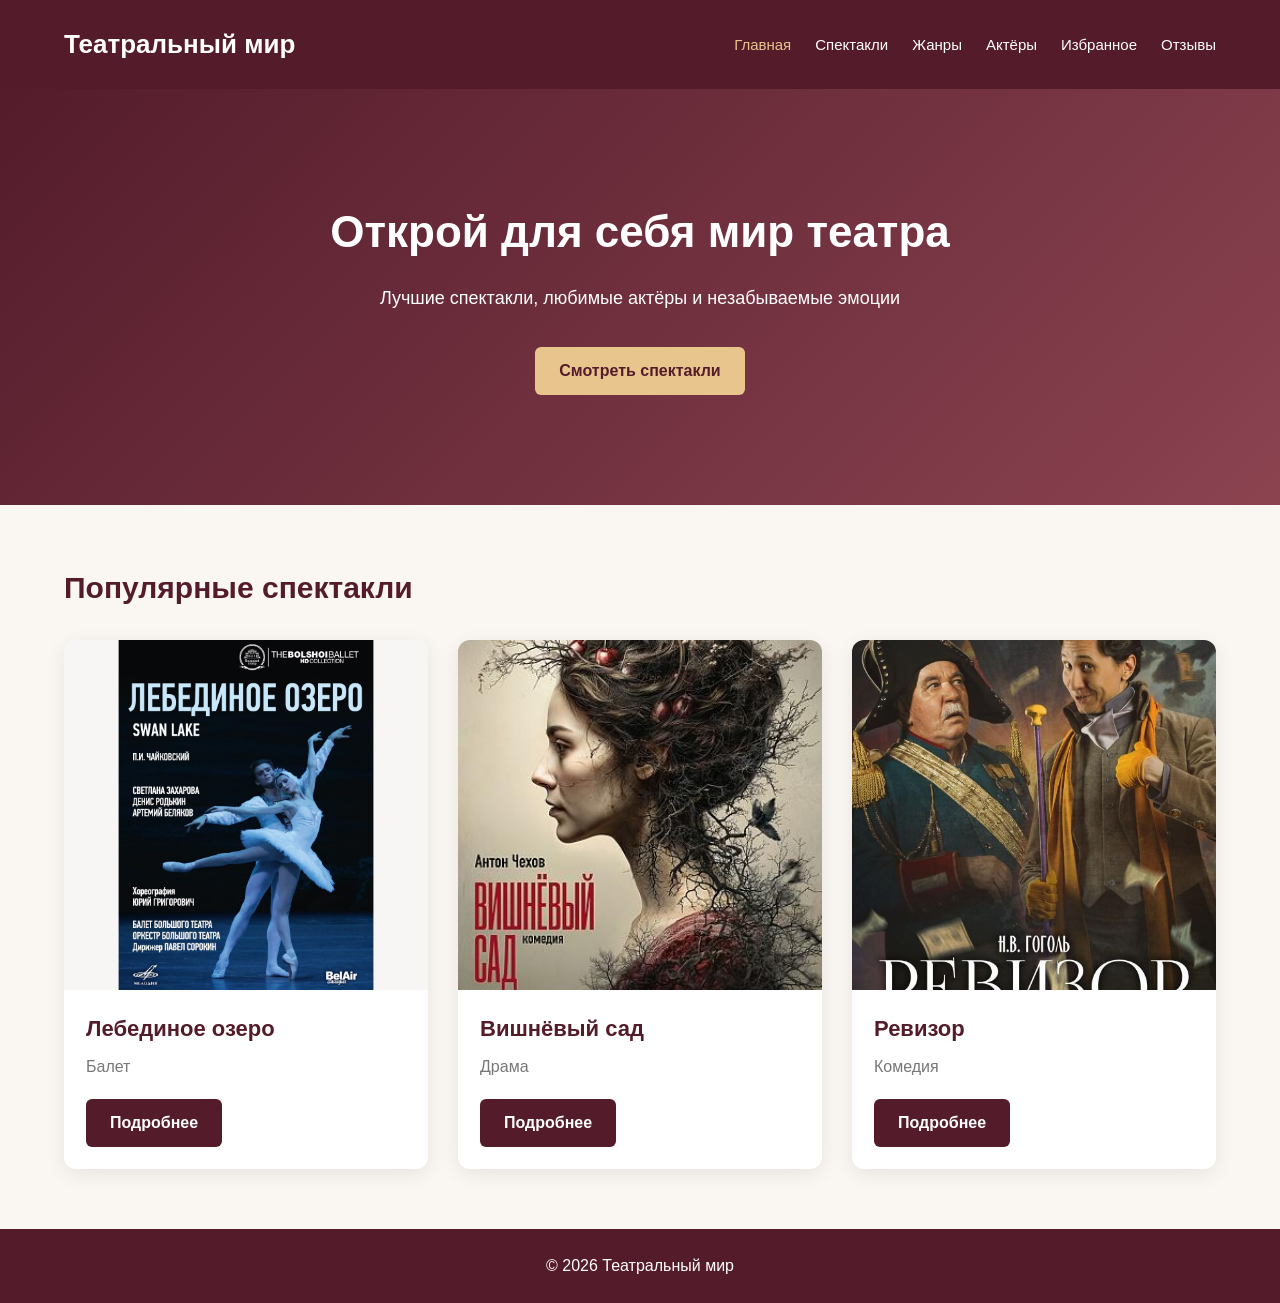
==== index.html @ 27f2e448 "Create homepage with Flexbox Grid and BEM" ====
<!DOCTYPE html>
<html lang="ru">
<head>
    <meta charset="UTF-8">
    <meta name="viewport" content="width=device-width, initial-scale=1.0">
    <meta name="description"
          content="Театральный мир — каталог спектаклей, актёров и театральных постановок.">
    <title>Театральный мир — Главная</title>
    <link rel="stylesheet" href="css/style.css">
</head>

<body>

    <header class="site-header">
        <div class="site-header__container">

            <a href="index.html" class="site-header__logo">
                Театральный мир
            </a>

            <nav class="site-nav" aria-label="Основная навигация">
                <ul class="site-nav__list">
                    <li class="site-nav__item">
                        <a href="index.html"
                           class="site-nav__link site-nav__link--active"
                           aria-current="page">Главная</a>
                    </li>

                    <li class="site-nav__item">
                        <a href="catalog.html" class="site-nav__link">
                            Спектакли
                        </a>
                    </li>

                    <li class="site-nav__item">
                        <a href="genres.html" class="site-nav__link">
                            Жанры
                        </a>
                    </li>

                    <li class="site-nav__item">
                        <a href="actors.html" class="site-nav__link">
                            Актёры
                        </a>
                    </li>

                    <li class="site-nav__item">
                        <a href="favorites.html" class="site-nav__link">
                            Избранное
                        </a>
                    </li>

                    <li class="site-nav__item">
                        <a href="reviews.html" class="site-nav__link">
                            Отзывы
                        </a>
                    </li>
                </ul>
            </nav>

        </div>
    </header>

    <main>

        <section class="hero">
            <div class="hero__content">
                <h1 class="hero__title">
                    Открой для себя мир театра
                </h1>

                <p class="hero__description">
                    Лучшие спектакли, любимые актёры
                    и незабываемые эмоции
                </p>

                <a href="catalog.html" class="button button--gold">
                    Смотреть спектакли
                </a>
            </div>
        </section>

        <section class="performances" id="popular">
            <div class="container">

                <h2 class="performances__title">
                    Популярные спектакли
                </h2>

                <div class="performances__grid">

                    <article class="performance-card">
                        <img
                            src="images/swan-lake.jpg"
                            alt="Афиша балета Лебединое озеро"
                            class="performance-card__image"
                        >

                        <div class="performance-card__content">
                            <h3 class="performance-card__title">
                                Лебединое озеро
                            </h3>

                            <p class="performance-card__genre">
                                Балет
                            </p>

                            <a href="performance.html?id=swan-lake"
                               class="button button--primary">
                                Подробнее
                            </a>
                        </div>
                    </article>

                    <article class="performance-card">
                        <img
                            src="images/cherry-orchard.jpg"
                            alt="Афиша спектакля Вишнёвый сад"
                            class="performance-card__image"
                        >

                        <div class="performance-card__content">
                            <h3 class="performance-card__title">
                                Вишнёвый сад
                            </h3>

                            <p class="performance-card__genre">
                                Драма
                            </p>

                            <a href="performance.html?id=cherry-orchard"
                               class="button button--primary">
                                Подробнее
                            </a>
                        </div>
                    </article>

                    <article class="performance-card">
                        <img
                            src="images/inspector.jpg"
                            alt="Афиша спектакля Ревизор"
                            class="performance-card__image"
                        >

                        <div class="performance-card__content">
                            <h3 class="performance-card__title">
                                Ревизор
                            </h3>

                            <p class="performance-card__genre">
                                Комедия
                            </p>

                            <a href="performance.html?id=inspector"
                               class="button button--primary">
                                Подробнее
                            </a>
                        </div>
                    </article>

                </div>
            </div>
        </section>

    </main>

    <footer class="site-footer">
        <p class="site-footer__text">
            © 2026 Театральный мир
        </p>
    </footer>

</body>
</html>
---- css/style.css ----
/* 1. CSS-переменные */

:root {
    --color-primary: #541c2b;
    --color-primary-light: #8b4350;
    --color-background: #faf6f1;
    --color-white: #ffffff;
    --color-text: #302020;
    --color-muted: #777777;
    --color-gold: #e9c58e;
    --color-gold-hover: #f5d9a9;

    --space-sm: 10px;
    --space-md: 20px;
    --space-lg: 30px;
    --space-xl: 60px;

    --radius-sm: 6px;
    --radius-md: 12px;
}

/* 2. Базовые стили */

* {
    margin: 0;
    padding: 0;
    box-sizing: border-box;
}

body {
    font-family: Arial, sans-serif;
    background-color: var(--color-background);
    color: var(--color-text);
    line-height: 1.5;
}

a {
    text-decoration: none;
}

.container {
    width: 90%;
    max-width: 1200px;
    margin: 0 auto;
}

/* 3. Шапка сайта */

.site-header {
    background-color: var(--color-primary);
    color: var(--color-white);
}

.site-header__container {
    width: 90%;
    max-width: 1200px;
    margin: 0 auto;
    padding: 25px 0;

    display: flex;
    justify-content: space-between;
    align-items: center;
    gap: var(--space-lg);
    flex-wrap: wrap;
}

.site-header__logo {
    color: var(--color-white);
    font-size: 26px;
    font-weight: bold;
}

/* 4. Навигация — Flexbox */

.site-nav__list {
    list-style: none;

    display: flex;
    align-items: center;
    flex-wrap: wrap;
    gap: 24px;
}

.site-nav__link {
    color: var(--color-white);
    font-size: 15px;
    transition: color 0.3s ease;
}

.site-nav__link:hover,
.site-nav__link--active {
    color: var(--color-gold);
}

/* 5. Приветственный блок */

.hero {
    background: linear-gradient(
        135deg,
        var(--color-primary),
        var(--color-primary-light)
    );

    color: var(--color-white);
    text-align: center;
    padding: 110px var(--space-md);
}

.hero__content {
    max-width: 800px;
    margin: 0 auto;
}

.hero__title {
    font-size: 44px;
    margin-bottom: var(--space-md);
}

.hero__description {
    font-size: 18px;
    margin-bottom: 35px;
}

/* 6. Кнопки */

.button {
    display: inline-block;
    padding: 12px 24px;
    border-radius: var(--radius-sm);
    font-weight: bold;
    text-align: center;
    transition: background-color 0.3s ease;
}

.button--gold {
    background-color: var(--color-gold);
    color: var(--color-primary);
}

.button--gold:hover {
    background-color: var(--color-gold-hover);
}

.button--primary {
    background-color: var(--color-primary);
    color: var(--color-white);
}

.button--primary:hover {
    background-color: var(--color-primary-light);
}

/* 7. Состояния фокуса */

a:focus-visible,
button:focus-visible {
    outline: 3px solid var(--color-gold);
    outline-offset: 4px;
}

/* 8. Раздел спектаклей */

.performances {
    padding: var(--space-xl) 0;
}

.performances__title {
    font-size: 30px;
    margin-bottom: var(--space-lg);
    color: var(--color-primary);
}

/* 9. Сетка карточек — CSS Grid */

.performances__grid {
    display: grid;
    grid-template-columns: repeat(3, minmax(0, 1fr));
    gap: var(--space-lg);
}

/* 10. Карточка спектакля */

.performance-card {
    background-color: var(--color-white);
    border-radius: var(--radius-md);
    overflow: hidden;
    box-shadow: 0 5px 20px rgba(0, 0, 0, 0.08);
    transition: transform 0.3s ease;

    display: flex;
    flex-direction: column;
}

.performance-card:hover {
    transform: translateY(-7px);
}

.performance-card__image {
    width: 100%;
    height: 350px;
    object-fit: cover;
    display: block;
}

.performance-card__content {
    padding: 22px;

    display: flex;
    flex-direction: column;
    align-items: flex-start;
    flex-grow: 1;
}

.performance-card__title {
    font-size: 22px;
    margin-bottom: var(--space-sm);
    color: var(--color-primary);
}

.performance-card__genre {
    color: var(--color-muted);
    margin-bottom: var(--space-md);
}

.performance-card__content .button {
    margin-top: auto;
}

/* 11. Подвал */

.site-footer {
    background-color: var(--color-primary);
    color: var(--color-white);
    text-align: center;
    padding: 25px;
}

/* 12. Адаптация под ширину экрана */

@media (max-width: 900px) {
    .performances__grid {
        grid-template-columns: repeat(2, minmax(0, 1fr));
    }
}

@media (max-width: 600px) {
    .hero__title {
        font-size: 32px;
    }

    .site-header__container {
        justify-content: center;
    }

    .site-nav__list {
        justify-content: center;
    }

    .performances__grid {
        grid-template-columns: 1fr;
    }
}
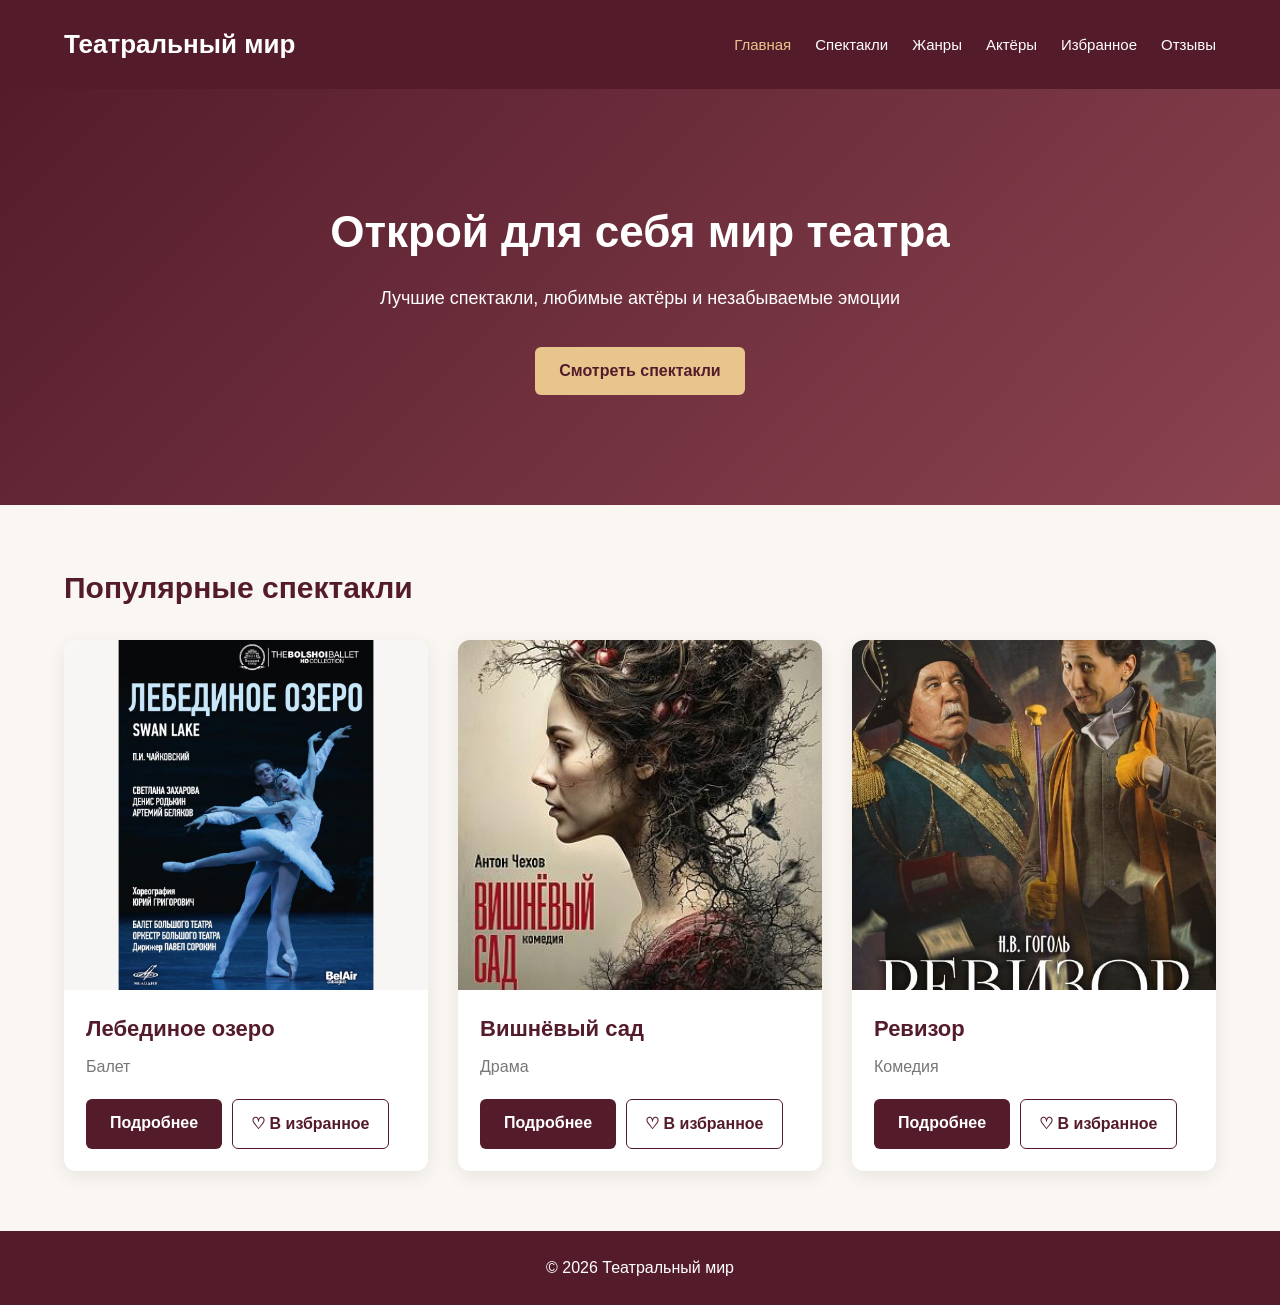
==== commit 70a52a55: "Add favorites functionality across pages" ====
--- a/index.html
+++ b/index.html
@@ -4,172 +4,95 @@
 <head>
     <meta charset="UTF-8">
     <meta name="viewport" content="width=device-width, initial-scale=1.0">
-    <meta name="description"
-          content="Театральный мир — каталог спектаклей, актёров и театральных постановок.">
+    <meta name="description" content="Театральный мир — каталог спектаклей, актёров и театральных постановок.">
     <title>Театральный мир — Главная</title>
     <link rel="stylesheet" href="css/style.css">
+    <script src="js/favorites.js" defer></script>
 </head>
-
 <body>
 
-    <header class="site-header">
-        <div class="site-header__container">
+<header class="site-header">
+    <div class="site-header__container">
+        <a href="index.html" class="site-header__logo">Театральный мир</a>
 
-            <a href="index.html" class="site-header__logo">
-                Театральный мир
+        <nav class="site-nav" aria-label="Основная навигация">
+            <ul class="site-nav__list">
+                <li class="site-nav__item">
+                    <a href="index.html" class="site-nav__link site-nav__link--active" aria-current="page">Главная</a>
+                </li>
+                <li class="site-nav__item"><a href="catalog.html" class="site-nav__link">Спектакли</a></li>
+                <li class="site-nav__item"><a href="genres.html" class="site-nav__link">Жанры</a></li>
+                <li class="site-nav__item"><a href="actors.html" class="site-nav__link">Актёры</a></li>
+                <li class="site-nav__item"><a href="favorites.html" class="site-nav__link">Избранное</a></li>
+                <li class="site-nav__item"><a href="reviews.html" class="site-nav__link">Отзывы</a></li>
+            </ul>
+        </nav>
+    </div>
+</header>
+
+<main>
+    <section class="hero">
+        <div class="hero__content">
+            <h1 class="hero__title">Открой для себя мир театра</h1>
+            <p class="hero__description">
+                Лучшие спектакли, любимые актёры и незабываемые эмоции
+            </p>
+            <a href="catalog.html" class="button button--gold">
+                Смотреть спектакли
             </a>
+        </div>
+    </section>
 
-            <nav class="site-nav" aria-label="Основная навигация">
-                <ul class="site-nav__list">
-                    <li class="site-nav__item">
-                        <a href="index.html"
-                           class="site-nav__link site-nav__link--active"
-                           aria-current="page">Главная</a>
-                    </li>
+    <section class="performances" id="popular">
+        <div class="container">
+            <h2 class="performances__title">Популярные спектакли</h2>
 
-                    <li class="site-nav__item">
-                        <a href="catalog.html" class="site-nav__link">
-                            Спектакли
-                        </a>
-                    </li>
+            <div class="performances__grid">
 
-                    <li class="site-nav__item">
-                        <a href="genres.html" class="site-nav__link">
-                            Жанры
-                        </a>
-                    </li>
+                <article class="performance-card">
+                    <img src="images/swan-lake.jpg" alt="Лебединое озеро" class="performance-card__image">
+                    <div class="performance-card__content">
+                        <h3 class="performance-card__title">Лебединое озеро</h3>
+                        <p class="performance-card__genre">Балет</p>
+                        <div class="performance-card__actions">
+                            <a href="performance.html?id=swan-lake" class="button button--primary">Подробнее</a>
+                            <button type="button" class="favorite-button" data-favorite-id="swan-lake">♡ В избранное</button>
+                        </div>
+                    </div>
+                </article>
 
-                    <li class="site-nav__item">
-                        <a href="actors.html" class="site-nav__link">
-                            Актёры
-                        </a>
-                    </li>
+                <article class="performance-card">
+                    <img src="images/cherry-orchard.jpg" alt="Вишнёвый сад" class="performance-card__image">
+                    <div class="performance-card__content">
+                        <h3 class="performance-card__title">Вишнёвый сад</h3>
+                        <p class="performance-card__genre">Драма</p>
+                        <div class="performance-card__actions">
+                            <a href="performance.html?id=cherry-orchard" class="button button--primary">Подробнее</a>
+                            <button type="button" class="favorite-button" data-favorite-id="cherry-orchard">♡ В избранное</button>
+                        </div>
+                    </div>
+                </article>
 
-                    <li class="site-nav__item">
-                        <a href="favorites.html" class="site-nav__link">
-                            Избранное
-                        </a>
-                    </li>
+                <article class="performance-card">
+                    <img src="images/inspector.jpg" alt="Ревизор" class="performance-card__image">
+                    <div class="performance-card__content">
+                        <h3 class="performance-card__title">Ревизор</h3>
+                        <p class="performance-card__genre">Комедия</p>
+                        <div class="performance-card__actions">
+                            <a href="performance.html?id=inspector" class="button button--primary">Подробнее</a>
+                            <button type="button" class="favorite-button" data-favorite-id="inspector">♡ В избранное</button>
+                        </div>
+                    </div>
+                </article>
 
-                    <li class="site-nav__item">
-                        <a href="reviews.html" class="site-nav__link">
-                            Отзывы
-                        </a>
-                    </li>
-                </ul>
-            </nav>
+            </div>
+        </div>
+    </section>
+</main>
 
-        </div>
-    </header>
-
-    <main>
-
-        <section class="hero">
-            <div class="hero__content">
-                <h1 class="hero__title">
-                    Открой для себя мир театра
-                </h1>
-
-                <p class="hero__description">
-                    Лучшие спектакли, любимые актёры
-                    и незабываемые эмоции
-                </p>
-
-                <a href="catalog.html" class="button button--gold">
-                    Смотреть спектакли
-                </a>
-            </div>
-        </section>
-
-        <section class="performances" id="popular">
-            <div class="container">
-
-                <h2 class="performances__title">
-                    Популярные спектакли
-                </h2>
-
-                <div class="performances__grid">
-
-                    <article class="performance-card">
-                        <img
-                            src="images/swan-lake.jpg"
-                            alt="Афиша балета Лебединое озеро"
-                            class="performance-card__image"
-                        >
-
-                        <div class="performance-card__content">
-                            <h3 class="performance-card__title">
-                                Лебединое озеро
-                            </h3>
-
-                            <p class="performance-card__genre">
-                                Балет
-                            </p>
-
-                            <a href="performance.html?id=swan-lake"
-                               class="button button--primary">
-                                Подробнее
-                            </a>
-                        </div>
-                    </article>
-
-                    <article class="performance-card">
-                        <img
-                            src="images/cherry-orchard.jpg"
-                            alt="Афиша спектакля Вишнёвый сад"
-                            class="performance-card__image"
-                        >
-
-                        <div class="performance-card__content">
-                            <h3 class="performance-card__title">
-                                Вишнёвый сад
-                            </h3>
-
-                            <p class="performance-card__genre">
-                                Драма
-                            </p>
-
-                            <a href="performance.html?id=cherry-orchard"
-                               class="button button--primary">
-                                Подробнее
-                            </a>
-                        </div>
-                    </article>
-
-                    <article class="performance-card">
-                        <img
-                            src="images/inspector.jpg"
-                            alt="Афиша спектакля Ревизор"
-                            class="performance-card__image"
-                        >
-
-                        <div class="performance-card__content">
-                            <h3 class="performance-card__title">
-                                Ревизор
-                            </h3>
-
-                            <p class="performance-card__genre">
-                                Комедия
-                            </p>
-
-                            <a href="performance.html?id=inspector"
-                               class="button button--primary">
-                                Подробнее
-                            </a>
-                        </div>
-                    </article>
-
-                </div>
-            </div>
-        </section>
-
-    </main>
-
-    <footer class="site-footer">
-        <p class="site-footer__text">
-            © 2026 Театральный мир
-        </p>
-    </footer>
+<footer class="site-footer">
+    <p class="site-footer__text">© 2026 Театральный мир</p>
+</footer>
 
 </body>
 </html>
--- a/css/style.css
+++ b/css/style.css
@@ -1,5 +1,5 @@
 
-/* 1. CSS-переменные */
+/* CSS-переменные */
 
 :root {
     --color-primary: #541c2b;
@@ -20,7 +20,7 @@
     --radius-md: 12px;
 }
 
-/* 2. Базовые стили */
+/* Базовые стили */
 
 * {
     margin: 0;
@@ -45,7 +45,11 @@
     margin: 0 auto;
 }
 
-/* 3. Шапка сайта */
+[hidden] {
+    display: none !important;
+}
+
+/* Шапка сайта */
 
 .site-header {
     background-color: var(--color-primary);
@@ -71,11 +75,10 @@
     font-weight: bold;
 }
 
-/* 4. Навигация — Flexbox */
+/* Навигация */
 
 .site-nav__list {
     list-style: none;
-
     display: flex;
     align-items: center;
     flex-wrap: wrap;
@@ -93,7 +96,52 @@
     color: var(--color-gold);
 }
 
-/* 5. Приветственный блок */
+/* Кнопки */
+
+.button {
+    display: inline-block;
+    padding: 12px 24px;
+    border: none;
+    border-radius: var(--radius-sm);
+    font: inherit;
+    font-weight: bold;
+    text-align: center;
+    cursor: pointer;
+    transition: background-color 0.3s ease;
+}
+
+.button--gold {
+    background-color: var(--color-gold);
+    color: var(--color-primary);
+}
+
+.button--gold:hover {
+    background-color: var(--color-gold-hover);
+}
+
+.button--primary {
+    background-color: var(--color-primary);
+    color: var(--color-white);
+}
+
+.button--primary:hover {
+    background-color: var(--color-primary-light);
+}
+
+a:focus-visible,
+button:focus-visible,
+input:focus-visible,
+select:focus-visible {
+    outline: 3px solid var(--color-gold);
+    outline-offset: 3px;
+}
+
+button:disabled {
+    opacity: 0.5;
+    cursor: not-allowed;
+}
+
+/* Главная страница */
 
 .hero {
     background: linear-gradient(
@@ -101,7 +149,6 @@
         var(--color-primary),
         var(--color-primary-light)
     );
-
     color: var(--color-white);
     text-align: center;
     padding: 110px var(--space-md);
@@ -122,45 +169,6 @@
     margin-bottom: 35px;
 }
 
-/* 6. Кнопки */
-
-.button {
-    display: inline-block;
-    padding: 12px 24px;
-    border-radius: var(--radius-sm);
-    font-weight: bold;
-    text-align: center;
-    transition: background-color 0.3s ease;
-}
-
-.button--gold {
-    background-color: var(--color-gold);
-    color: var(--color-primary);
-}
-
-.button--gold:hover {
-    background-color: var(--color-gold-hover);
-}
-
-.button--primary {
-    background-color: var(--color-primary);
-    color: var(--color-white);
-}
-
-.button--primary:hover {
-    background-color: var(--color-primary-light);
-}
-
-/* 7. Состояния фокуса */
-
-a:focus-visible,
-button:focus-visible {
-    outline: 3px solid var(--color-gold);
-    outline-offset: 4px;
-}
-
-/* 8. Раздел спектаклей */
-
 .performances {
     padding: var(--space-xl) 0;
 }
@@ -170,8 +178,6 @@
     margin-bottom: var(--space-lg);
     color: var(--color-primary);
 }
-
-/* 9. Сетка карточек — CSS Grid */
 
 .performances__grid {
     display: grid;
@@ -179,17 +185,16 @@
     gap: var(--space-lg);
 }
 
-/* 10. Карточка спектакля */
+/* Карточки спектаклей */
 
 .performance-card {
+    display: flex;
+    flex-direction: column;
     background-color: var(--color-white);
     border-radius: var(--radius-md);
     overflow: hidden;
     box-shadow: 0 5px 20px rgba(0, 0, 0, 0.08);
     transition: transform 0.3s ease;
-
-    display: flex;
-    flex-direction: column;
 }
 
 .performance-card:hover {
@@ -197,37 +202,578 @@
 }
 
 .performance-card__image {
+    display: block;
     width: 100%;
     height: 350px;
     object-fit: cover;
-    display: block;
 }
 
 .performance-card__content {
-    padding: 22px;
-
     display: flex;
     flex-direction: column;
     align-items: flex-start;
     flex-grow: 1;
+    padding: 22px;
 }
 
 .performance-card__title {
     font-size: 22px;
-    margin-bottom: var(--space-sm);
+    margin-bottom: 10px;
     color: var(--color-primary);
 }
 
 .performance-card__genre {
     color: var(--color-muted);
-    margin-bottom: var(--space-md);
-}
-
-.performance-card__content .button {
+    margin-bottom: 20px;
+}
+
+.performance-card__actions {
+    display: flex;
+    flex-wrap: wrap;
+    gap: 10px;
     margin-top: auto;
 }
 
-/* 11. Подвал */
+/* Избранное: кнопки */
+
+.favorite-button {
+    padding: 12px 18px;
+    border: 1px solid var(--color-primary);
+    border-radius: var(--radius-sm);
+    background-color: var(--color-white);
+    color: var(--color-primary);
+    font: inherit;
+    font-weight: bold;
+    cursor: pointer;
+    transition: background-color 0.3s ease, color 0.3s ease;
+}
+
+.favorite-button:hover,
+.favorite-button--active {
+    background-color: var(--color-primary);
+    color: var(--color-white);
+}
+
+/* Навигационная цепочка */
+
+.breadcrumbs {
+    display: flex;
+    align-items: center;
+    flex-wrap: wrap;
+    gap: 10px;
+    margin-bottom: 30px;
+    color: var(--color-muted);
+    font-size: 14px;
+}
+
+.breadcrumbs a {
+    color: var(--color-primary);
+}
+
+.breadcrumbs a:hover {
+    text-decoration: underline;
+}
+
+/* Каталог */
+
+.catalog {
+    padding: 35px 0 70px;
+}
+
+.catalog__title {
+    font-size: 38px;
+    color: var(--color-primary);
+    margin-bottom: 10px;
+}
+
+.catalog__description {
+    color: var(--color-muted);
+    margin-bottom: 35px;
+}
+
+.catalog__layout {
+    display: grid;
+    grid-template-areas: "sidebar results";
+    grid-template-columns: 270px minmax(0, 1fr);
+    gap: 35px;
+    align-items: start;
+}
+
+.catalog__sidebar {
+    grid-area: sidebar;
+}
+
+.catalog__results {
+    grid-area: results;
+    min-width: 0;
+}
+
+/* Фильтры каталога */
+
+.filters {
+    background-color: var(--color-white);
+    padding: 25px;
+    border-radius: var(--radius-md);
+    box-shadow: 0 5px 20px rgba(0, 0, 0, 0.06);
+}
+
+.filters__title {
+    font-size: 24px;
+    color: var(--color-primary);
+    margin-bottom: 25px;
+}
+
+.filters__group {
+    display: flex;
+    flex-direction: column;
+    gap: 8px;
+    margin-bottom: 22px;
+}
+
+.filters__label {
+    font-size: 14px;
+    font-weight: bold;
+}
+
+.filters__input,
+.filters__select {
+    width: 100%;
+    min-width: 0;
+    padding: 12px;
+    border: 1px solid #d8c9c9;
+    border-radius: var(--radius-sm);
+    background-color: var(--color-white);
+    color: var(--color-text);
+    font: inherit;
+}
+
+.filters__reset {
+    width: 100%;
+}
+
+/* Сортировка */
+
+.catalog__toolbar {
+    display: flex;
+    justify-content: space-between;
+    align-items: center;
+    flex-wrap: wrap;
+    gap: 20px;
+    margin-bottom: 25px;
+}
+
+.catalog__count {
+    font-weight: bold;
+    color: var(--color-primary);
+}
+
+.catalog__sort {
+    display: flex;
+    align-items: center;
+    gap: 12px;
+}
+
+.catalog__sort .filters__select {
+    width: auto;
+    max-width: 220px;
+}
+
+/* Сетка каталога */
+
+.catalog__grid {
+    display: grid;
+    grid-template-columns: repeat(3, minmax(0, 1fr));
+    gap: 24px;
+}
+
+.catalog__grid .performance-card__image {
+    height: 270px;
+}
+
+.catalog__grid .performance-card__title {
+    font-size: 19px;
+}
+
+.catalog__empty {
+    padding: 35px;
+    text-align: center;
+    color: var(--color-muted);
+}
+
+/* Страница жанров */
+
+.genres-page {
+    padding: 35px 0 80px;
+}
+
+.genres-page__title {
+    font-size: 38px;
+    color: var(--color-primary);
+    margin-bottom: 12px;
+}
+
+.genres-page__description {
+    font-size: 17px;
+    color: var(--color-muted);
+    margin-bottom: 40px;
+    max-width: 650px;
+}
+
+.genres-grid {
+    display: grid;
+    grid-template-columns: repeat(3, minmax(0, 1fr));
+    gap: 25px;
+}
+
+.genre-card {
+    background-color: var(--color-white);
+    border: 1px solid #eadfdb;
+    border-radius: var(--radius-md);
+    box-shadow: 0 5px 20px rgba(0, 0, 0, 0.05);
+    overflow: hidden;
+    transition: transform 0.3s ease, box-shadow 0.3s ease;
+}
+
+.genre-card:hover {
+    transform: translateY(-6px);
+    box-shadow: 0 10px 25px rgba(84, 28, 43, 0.12);
+}
+
+.genre-card__content {
+    display: flex;
+    flex-direction: column;
+    align-items: flex-start;
+    min-height: 290px;
+    padding: 30px;
+}
+
+.genre-card__number {
+    color: var(--color-primary-light);
+    font-size: 14px;
+    font-weight: bold;
+    margin-bottom: 20px;
+}
+
+.genre-card__title {
+    font-size: 28px;
+    color: var(--color-primary);
+    margin-bottom: 15px;
+}
+
+.genre-card__description {
+    color: var(--color-muted);
+    font-size: 15px;
+    line-height: 1.7;
+    margin-bottom: 25px;
+}
+
+.genre-card__link {
+    margin-top: auto;
+    color: var(--color-primary);
+    font-weight: bold;
+}
+
+.genre-card__link:hover {
+    color: var(--color-primary-light);
+}
+
+/* Страница актёров */
+
+.actors-page {
+    padding: 35px 0 80px;
+}
+
+.actors-page__title {
+    font-size: 38px;
+    color: var(--color-primary);
+    margin-bottom: 12px;
+}
+
+.actors-page__description {
+    font-size: 17px;
+    color: var(--color-muted);
+    margin-bottom: 40px;
+}
+
+.actors-grid {
+    display: grid;
+    grid-template-columns: repeat(2, minmax(0, 1fr));
+    gap: 28px;
+}
+
+.actor-card {
+    display: flex;
+    background-color: var(--color-white);
+    border-radius: var(--radius-md);
+    overflow: hidden;
+    box-shadow: 0 5px 20px rgba(0, 0, 0, 0.07);
+    transition: transform 0.3s ease;
+}
+
+.actor-card:hover {
+    transform: translateY(-5px);
+}
+
+.actor-card__portrait {
+    display: flex;
+    align-items: center;
+    justify-content: center;
+    flex: 0 0 155px;
+    background: linear-gradient(
+        145deg,
+        var(--color-primary),
+        var(--color-primary-light)
+    );
+    color: var(--color-gold);
+    font-size: 38px;
+    font-weight: bold;
+    letter-spacing: 3px;
+}
+
+.actor-card__content {
+    display: flex;
+    flex-direction: column;
+    gap: 12px;
+    padding: 25px;
+}
+
+.actor-card__name {
+    font-size: 23px;
+    color: var(--color-primary);
+}
+
+.actor-card__years {
+    font-size: 14px;
+    color: var(--color-muted);
+}
+
+.actor-card__description {
+    font-size: 15px;
+    line-height: 1.7;
+}
+
+.actor-card__theater {
+    margin-top: auto;
+    padding-top: 15px;
+    border-top: 1px solid #eadfdb;
+    font-size: 14px;
+    font-weight: bold;
+    color: var(--color-primary-light);
+}
+
+.actors-page__bottom {
+    margin-top: 55px;
+    padding: 45px 25px;
+    border-radius: var(--radius-md);
+    background-color: var(--color-primary);
+    color: var(--color-white);
+    text-align: center;
+}
+
+.actors-page__bottom h2 {
+    font-size: 28px;
+    margin-bottom: 12px;
+}
+
+.actors-page__bottom p {
+    margin-bottom: 25px;
+}
+
+/* Страница спектакля */
+
+.performance-page {
+    padding: 35px 0 80px;
+}
+
+.performance-page__layout {
+    display: grid;
+    grid-template-columns: minmax(0, 380px) minmax(0, 1fr);
+    gap: 50px;
+    align-items: start;
+    margin-top: 30px;
+}
+
+.performance-page__poster {
+    border-radius: var(--radius-md);
+    overflow: hidden;
+    box-shadow: 0 8px 30px rgba(0, 0, 0, 0.12);
+}
+
+.performance-page__image {
+    display: block;
+    width: 100%;
+    height: 500px;
+    object-fit: cover;
+}
+
+.performance-page__info {
+    display: flex;
+    flex-direction: column;
+    align-items: flex-start;
+    gap: 22px;
+}
+
+.performance-page__category {
+    background-color: var(--color-gold);
+    color: var(--color-primary);
+    padding: 8px 16px;
+    border-radius: 30px;
+    font-size: 14px;
+    font-weight: bold;
+}
+
+.performance-page__title {
+    font-size: 44px;
+    line-height: 1.2;
+    color: var(--color-primary);
+}
+
+.performance-page__description {
+    font-size: 18px;
+    line-height: 1.8;
+    color: var(--color-muted);
+}
+
+.performance-page__metadata {
+    display: grid;
+    grid-template-columns: repeat(2, minmax(0, 1fr));
+    gap: 20px;
+    width: 100%;
+    padding: 25px;
+    background-color: var(--color-white);
+    border-radius: var(--radius-md);
+}
+
+.performance-page__meta-item {
+    display: flex;
+    flex-direction: column;
+    gap: 8px;
+}
+
+.performance-page__meta-item span {
+    font-size: 13px;
+    color: var(--color-muted);
+}
+
+.performance-page__meta-item strong {
+    font-size: 16px;
+    color: var(--color-primary);
+}
+
+.performance-page__actions {
+    display: flex;
+    flex-wrap: wrap;
+    gap: 15px;
+}
+
+.performance-page__about,
+.performance-page__reviews {
+    margin-top: 55px;
+    padding: 35px;
+    background-color: var(--color-white);
+    border-radius: var(--radius-md);
+}
+
+.performance-page__about h2,
+.performance-page__reviews h2 {
+    color: var(--color-primary);
+    font-size: 27px;
+    margin-bottom: 20px;
+}
+
+.performance-page__about p,
+.performance-page__reviews p {
+    line-height: 1.9;
+}
+
+.performance-page__reviews-link {
+    display: inline-block;
+    margin-top: 20px;
+    color: var(--color-primary);
+    font-weight: bold;
+}
+
+.performance-page__reviews-link:hover {
+    text-decoration: underline;
+}
+
+.performance-page__not-found {
+    grid-column: 1 / -1;
+    text-align: center;
+    padding: 70px 20px;
+}
+
+.performance-page__not-found h1 {
+    color: var(--color-primary);
+    margin-bottom: 15px;
+}
+
+.performance-page__not-found p {
+    margin-bottom: 25px;
+}
+
+/* Страница избранного */
+
+.favorites-page {
+    padding: 35px 0 80px;
+}
+
+.favorites-page__title {
+    font-size: 38px;
+    color: var(--color-primary);
+    margin-bottom: 12px;
+}
+
+.favorites-page__description {
+    color: var(--color-muted);
+    font-size: 17px;
+    margin-bottom: 30px;
+}
+
+.favorites-page__toolbar {
+    display: flex;
+    justify-content: space-between;
+    align-items: center;
+    flex-wrap: wrap;
+    gap: 20px;
+    margin-bottom: 30px;
+}
+
+.favorites-page__count {
+    color: var(--color-primary);
+}
+
+.favorites-page__grid {
+    display: grid;
+    grid-template-columns: repeat(3, minmax(0, 1fr));
+    gap: 25px;
+}
+
+.favorites-page__actions {
+    display: flex;
+    flex-wrap: wrap;
+    gap: 10px;
+    margin-top: auto;
+}
+
+.favorites-page__empty {
+    padding: 70px 25px;
+    text-align: center;
+    background-color: var(--color-white);
+    border-radius: var(--radius-md);
+}
+
+.favorites-page__empty h2 {
+    color: var(--color-primary);
+    margin-bottom: 15px;
+}
+
+.favorites-page__empty p {
+    margin-bottom: 25px;
+    color: var(--color-muted);
+}
+
+/* Подвал */
 
 .site-footer {
     background-color: var(--color-primary);
@@ -236,11 +782,53 @@
     padding: 25px;
 }
 
-/* 12. Адаптация под ширину экрана */
+/* Адаптивность */
+
+@media (max-width: 1100px) {
+    .catalog__grid {
+        grid-template-columns: repeat(2, minmax(0, 1fr));
+    }
+}
+
+@media (max-width: 950px) {
+    .genres-grid,
+    .actors-grid {
+        grid-template-columns: repeat(2, minmax(0, 1fr));
+    }
+
+    .actors-grid {
+        grid-template-columns: 1fr;
+    }
+}
 
 @media (max-width: 900px) {
-    .performances__grid {
+    .performances__grid,
+    .favorites-page__grid {
         grid-template-columns: repeat(2, minmax(0, 1fr));
+    }
+}
+
+@media (max-width: 800px) {
+    .performance-page__layout {
+        grid-template-columns: 1fr;
+        gap: 30px;
+    }
+
+    .performance-page__poster {
+        max-width: 450px;
+    }
+
+    .performance-page__title {
+        font-size: 34px;
+    }
+}
+
+@media (max-width: 750px) {
+    .catalog__layout {
+        grid-template-areas:
+            "sidebar"
+            "results";
+        grid-template-columns: minmax(0, 1fr);
     }
 }
 
@@ -257,7 +845,41 @@
         justify-content: center;
     }
 
-    .performances__grid {
+    .performances__grid,
+    .favorites-page__grid,
+    .genres-grid {
         grid-template-columns: 1fr;
     }
-}
+
+    .catalog__title,
+    .genres-page__title,
+    .actors-page__title,
+    .favorites-page__title {
+        font-size: 30px;
+    }
+
+    .actor-card {
+        flex-direction: column;
+    }
+
+    .actor-card__portrait {
+        flex-basis: auto;
+        min-height: 150px;
+    }
+}
+
+@media (max-width: 500px) {
+    .catalog__grid,
+    .performance-page__metadata {
+        grid-template-columns: 1fr;
+    }
+
+    .catalog__sort {
+        flex-wrap: wrap;
+    }
+
+    .performance-page__about,
+    .performance-page__reviews {
+        padding: 22px;
+    }
+}
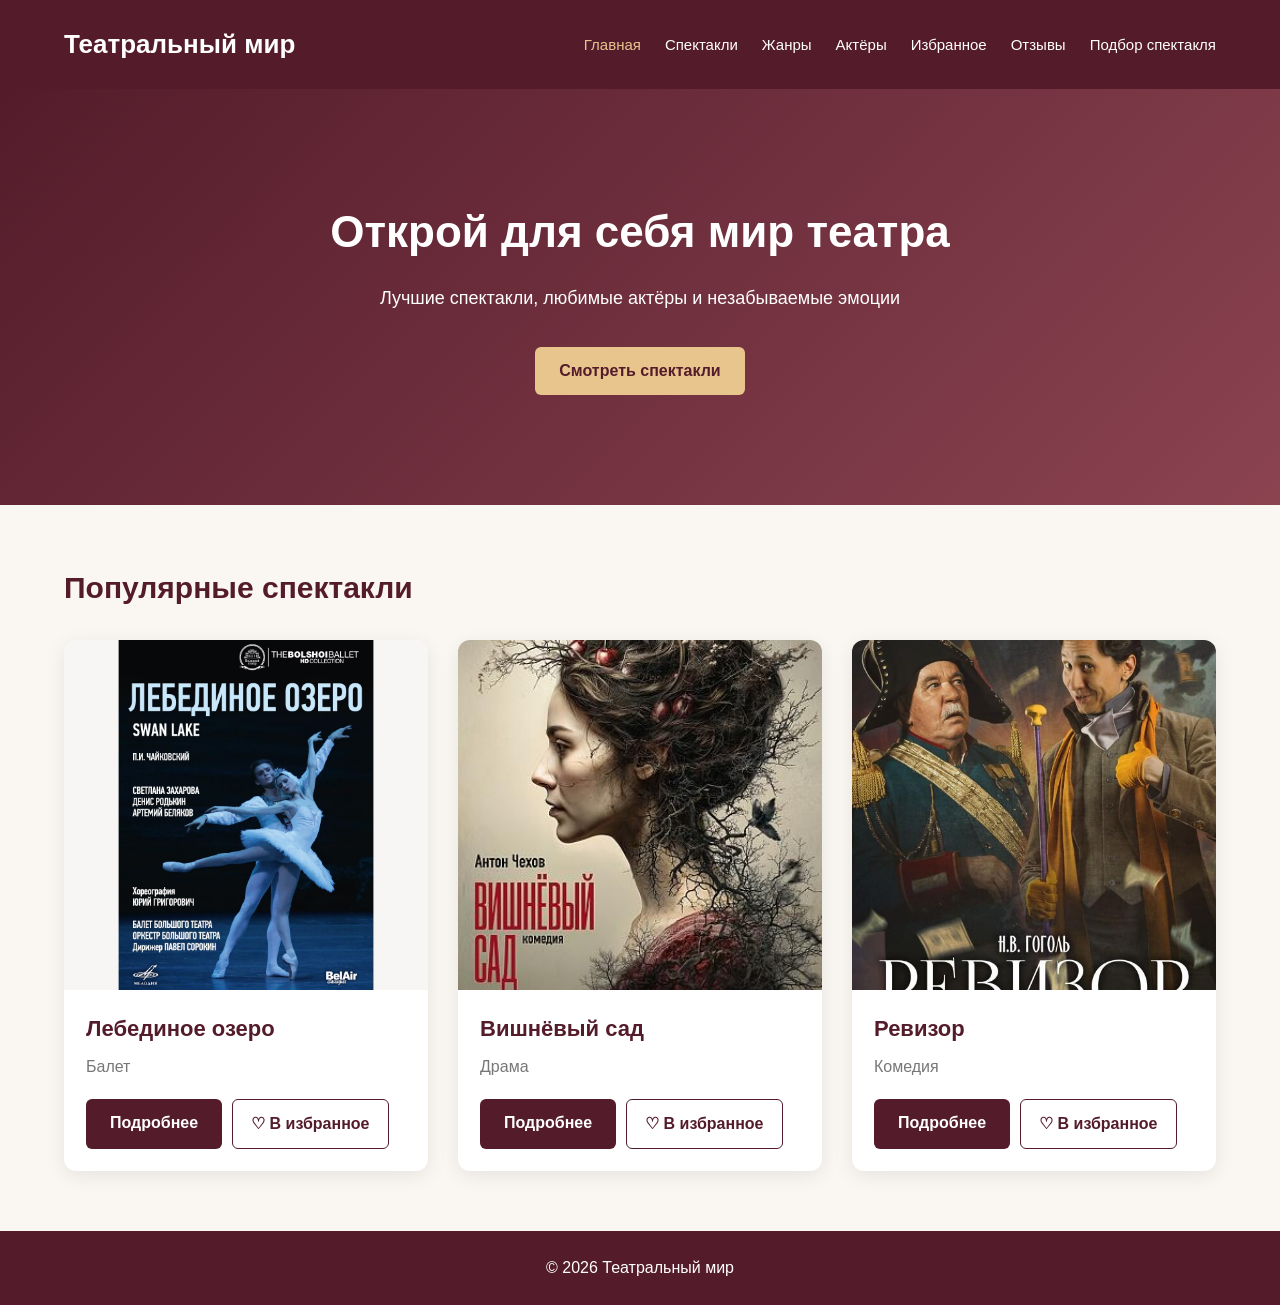
==== commit 7f0fd81f: "Fix navigation to performance generators" ====
--- a/index.html
+++ b/index.html
@@ -20,11 +20,24 @@
                 <li class="site-nav__item">
                     <a href="index.html" class="site-nav__link site-nav__link--active" aria-current="page">Главная</a>
                 </li>
-                <li class="site-nav__item"><a href="catalog.html" class="site-nav__link">Спектакли</a></li>
-                <li class="site-nav__item"><a href="genres.html" class="site-nav__link">Жанры</a></li>
-                <li class="site-nav__item"><a href="actors.html" class="site-nav__link">Актёры</a></li>
-                <li class="site-nav__item"><a href="favorites.html" class="site-nav__link">Избранное</a></li>
-                <li class="site-nav__item"><a href="reviews.html" class="site-nav__link">Отзывы</a></li>
+                <li class="site-nav__item">
+                    <a href="catalog.html" class="site-nav__link">Спектакли</a>
+                </li>
+                <li class="site-nav__item">
+                    <a href="genres.html" class="site-nav__link">Жанры</a>
+                </li>
+                <li class="site-nav__item">
+                    <a href="actors.html" class="site-nav__link">Актёры</a>
+                </li>
+                <li class="site-nav__item">
+                    <a href="favorites.html" class="site-nav__link">Избранное</a>
+                </li>
+                <li class="site-nav__item">
+                    <a href="reviews.html" class="site-nav__link">Отзывы</a>
+                </li>
+                <li class="site-nav__item">
+                    <a href="generators.html" class="site-nav__link">Подбор спектакля</a>
+                </li>
             </ul>
         </nav>
     </div>
--- a/css/style.css
+++ b/css/style.css
@@ -883,3 +883,497 @@
         padding: 22px;
     }
 }
+
+/* Страница отзывов */
+
+.reviews-page {
+    padding: 35px 0 80px;
+}
+
+.reviews-page__title {
+    font-size: 38px;
+    color: var(--color-primary);
+    margin-bottom: 12px;
+}
+
+.reviews-page__description {
+    font-size: 17px;
+    color: var(--color-muted);
+    margin-bottom: 40px;
+}
+
+.reviews-page__layout {
+    display: grid;
+    grid-template-columns: 380px minmax(0, 1fr);
+    gap: 35px;
+    align-items: start;
+}
+
+.reviews-form,
+.reviews-list {
+    background-color: var(--color-white);
+    border-radius: var(--radius-md);
+    padding: 30px;
+    box-shadow: 0 5px 20px rgba(0, 0, 0, 0.06);
+}
+
+.reviews-form__title {
+    font-size: 25px;
+    color: var(--color-primary);
+    margin-bottom: 25px;
+}
+
+.reviews-form__group {
+    display: flex;
+    flex-direction: column;
+    gap: 8px;
+    margin-bottom: 22px;
+}
+
+.reviews-form__group label,
+.reviews-form__rating legend {
+    font-size: 14px;
+    font-weight: bold;
+}
+
+.reviews-form__group input,
+.reviews-form__group select,
+.reviews-form__group textarea,
+.reviews-list__filters select {
+    width: 100%;
+    padding: 12px;
+    border: 1px solid #d8c9c9;
+    border-radius: var(--radius-sm);
+    background-color: var(--color-white);
+    color: var(--color-text);
+    font: inherit;
+}
+
+.reviews-form__group textarea {
+    resize: vertical;
+}
+
+.reviews-form__rating {
+    border: none;
+    margin-bottom: 22px;
+}
+
+.reviews-form__stars {
+    display: flex;
+    flex-wrap: wrap;
+    gap: 10px;
+    margin-top: 12px;
+}
+
+.reviews-form__stars label {
+    display: flex;
+    align-items: center;
+    gap: 4px;
+    cursor: pointer;
+    color: var(--color-primary);
+    font-weight: bold;
+}
+
+.reviews-form__message {
+    margin-top: 15px;
+    color: var(--color-primary);
+    font-weight: bold;
+}
+
+.reviews-list__header {
+    display: flex;
+    justify-content: space-between;
+    align-items: center;
+    flex-wrap: wrap;
+    gap: 15px;
+    margin-bottom: 25px;
+}
+
+.reviews-list__header h2 {
+    color: var(--color-primary);
+    font-size: 25px;
+}
+
+.reviews-list__header span {
+    color: var(--color-muted);
+}
+
+.reviews-list__filters {
+    display: flex;
+    align-items: center;
+    gap: 15px;
+    margin-bottom: 25px;
+}
+
+.reviews-list__filters select {
+    max-width: 250px;
+}
+
+.reviews-list__items {
+    display: flex;
+    flex-direction: column;
+    gap: 20px;
+}
+
+.review-card {
+    padding: 25px;
+    border: 1px solid #eadfdb;
+    border-radius: var(--radius-md);
+}
+
+.review-card__header {
+    display: flex;
+    justify-content: space-between;
+    align-items: center;
+    flex-wrap: wrap;
+    gap: 10px;
+    margin-bottom: 10px;
+}
+
+.review-card__name {
+    color: var(--color-primary);
+    font-size: 19px;
+}
+
+.review-card__date {
+    color: var(--color-muted);
+    font-size: 13px;
+}
+
+.review-card__performance {
+    color: var(--color-muted);
+    font-size: 14px;
+    margin-bottom: 10px;
+}
+
+.review-card__rating {
+    color: #b88632;
+    font-size: 24px;
+    margin-bottom: 15px;
+}
+
+.review-card__text {
+    line-height: 1.7;
+    overflow-wrap: anywhere;
+    margin-bottom: 15px;
+}
+
+.review-card__delete {
+    border: none;
+    background: none;
+    color: var(--color-primary-light);
+    font: inherit;
+    font-size: 14px;
+    cursor: pointer;
+    text-decoration: underline;
+}
+
+.reviews-list__empty {
+    text-align: center;
+    padding: 35px 15px;
+    color: var(--color-muted);
+}
+
+@media (max-width: 850px) {
+    .reviews-page__layout {
+        grid-template-columns: 1fr;
+    }
+}
+
+@media (max-width: 550px) {
+    .reviews-page__title {
+        font-size: 30px;
+    }
+
+    .reviews-form,
+    .reviews-list {
+        padding: 20px;
+    }
+
+    .reviews-list__filters {
+        align-items: stretch;
+        flex-direction: column;
+    }
+
+    .reviews-list__filters select {
+        max-width: none;
+    }
+}
+
+/* Рейтинг спектаклей в каталоге */
+
+.performance-card__rating {
+    color: #b88632;
+    font-size: 17px;
+    font-weight: bold;
+    margin-bottom: 18px;
+}
+
+.catalog__grid .performance-card__actions {
+    margin-top: auto;
+}
+
+/* Отзывы на странице спектакля */
+
+.performance-reviews__header {
+    display: flex;
+    align-items: center;
+    justify-content: space-between;
+    flex-wrap: wrap;
+    gap: 20px;
+    margin-bottom: 30px;
+}
+
+.performance-reviews__header h2 {
+    margin-bottom: 10px;
+}
+
+.performance-reviews__header p {
+    color: var(--color-muted);
+    font-size: 15px;
+}
+
+.performance-reviews__list {
+    display: grid;
+    grid-template-columns: repeat(2, minmax(0, 1fr));
+    gap: 20px;
+}
+
+.performance-reviews__list .review-card {
+    background-color: var(--color-background);
+}
+
+.performance-reviews__empty {
+    padding: 30px;
+    border-radius: var(--radius-md);
+    background-color: var(--color-background);
+    color: var(--color-muted);
+    text-align: center;
+}
+
+.review-card__performance {
+    display: inline-block;
+    color: var(--color-primary);
+    font-size: 14px;
+    font-weight: bold;
+    margin-bottom: 10px;
+}
+
+a.review-card__performance:hover {
+    text-decoration: underline;
+}
+
+@media (max-width: 650px) {
+    .performance-reviews__list {
+        grid-template-columns: 1fr;
+    }
+
+    .performance-reviews__header {
+        align-items: flex-start;
+        flex-direction: column;
+    }
+}
+
+/* Страница генераторов */
+
+.generators-page {
+    padding: 35px 0 80px;
+}
+
+.generators-page__intro {
+    margin-bottom: 45px;
+}
+
+.generators-page__title {
+    font-size: 38px;
+    color: var(--color-primary);
+    margin-bottom: 15px;
+}
+
+.generators-page__description {
+    max-width: 750px;
+    color: var(--color-muted);
+    font-size: 17px;
+    line-height: 1.8;
+}
+
+.generators-page__layout {
+    display: grid;
+    grid-template-columns: repeat(2, minmax(0, 1fr));
+    gap: 30px;
+    align-items: start;
+}
+
+.generator-panel {
+    padding: 35px;
+    background-color: var(--color-white);
+    border-radius: var(--radius-md);
+    box-shadow: 0 5px 20px rgba(0, 0, 0, 0.06);
+}
+
+.generator-panel__heading {
+    display: flex;
+    align-items: center;
+    gap: 15px;
+    margin-bottom: 20px;
+}
+
+.generator-panel__number {
+    color: var(--color-primary-light);
+    font-size: 15px;
+    font-weight: bold;
+}
+
+.generator-panel__title {
+    color: var(--color-primary);
+    font-size: 25px;
+}
+
+.generator-panel__description {
+    min-height: 80px;
+    margin-bottom: 25px;
+    color: var(--color-muted);
+    line-height: 1.8;
+}
+
+.generator-panel__button {
+    width: 100%;
+    min-height: 50px;
+}
+
+.generator-panel__field {
+    display: flex;
+    flex-direction: column;
+    gap: 10px;
+    margin-bottom: 20px;
+}
+
+.generator-panel__field label {
+    font-weight: bold;
+    font-size: 14px;
+}
+
+.generator-panel__select {
+    width: 100%;
+    padding: 12px;
+    border: 1px solid #d8c9c9;
+    border-radius: var(--radius-sm);
+    background-color: var(--color-white);
+    color: var(--color-text);
+    font: inherit;
+}
+
+.generator-panel__message {
+    margin-top: 15px;
+    color: var(--color-primary);
+    font-weight: bold;
+}
+
+.generator-panel__message:empty {
+    display: none;
+}
+
+.generator-panel__result {
+    margin-top: 25px;
+}
+
+.generator-panel__result:empty {
+    display: none;
+}
+
+/* Карточка результата */
+
+.generator-card {
+    overflow: hidden;
+    border: 1px solid #eadfdb;
+    border-radius: var(--radius-md);
+    background-color: var(--color-background);
+}
+
+.generator-card__image {
+    display: block;
+    width: 100%;
+    height: 300px;
+    object-fit: cover;
+}
+
+.generator-card__content {
+    display: flex;
+    flex-direction: column;
+    align-items: flex-start;
+    gap: 15px;
+    padding: 25px;
+}
+
+.generator-card__genre {
+    color: var(--color-primary-light);
+    font-size: 14px;
+    font-weight: bold;
+}
+
+.generator-card__title {
+    color: var(--color-primary);
+    font-size: 24px;
+}
+
+.generator-card__description {
+    color: var(--color-muted);
+    line-height: 1.7;
+}
+
+.generator-card__actions {
+    display: flex;
+    flex-wrap: wrap;
+    gap: 10px;
+    margin-top: 10px;
+}
+
+/* Нижний блок */
+
+.generators-page__bottom {
+    margin-top: 55px;
+    padding: 50px 25px;
+    border-radius: var(--radius-md);
+    background-color: var(--color-primary);
+    color: var(--color-white);
+    text-align: center;
+}
+
+.generators-page__bottom h2 {
+    font-size: 28px;
+    margin-bottom: 15px;
+}
+
+.generators-page__bottom p {
+    margin-bottom: 25px;
+}
+
+/* Адаптивность */
+
+@media (max-width: 850px) {
+    .generators-page__layout {
+        grid-template-columns: 1fr;
+    }
+
+    .generator-panel__description {
+        min-height: auto;
+    }
+}
+
+@media (max-width: 550px) {
+    .generators-page__title {
+        font-size: 30px;
+    }
+
+    .generator-panel {
+        padding: 22px;
+    }
+
+    .generator-panel__title {
+        font-size: 22px;
+    }
+
+    .generator-card__image {
+        height: 250px;
+    }
+}
